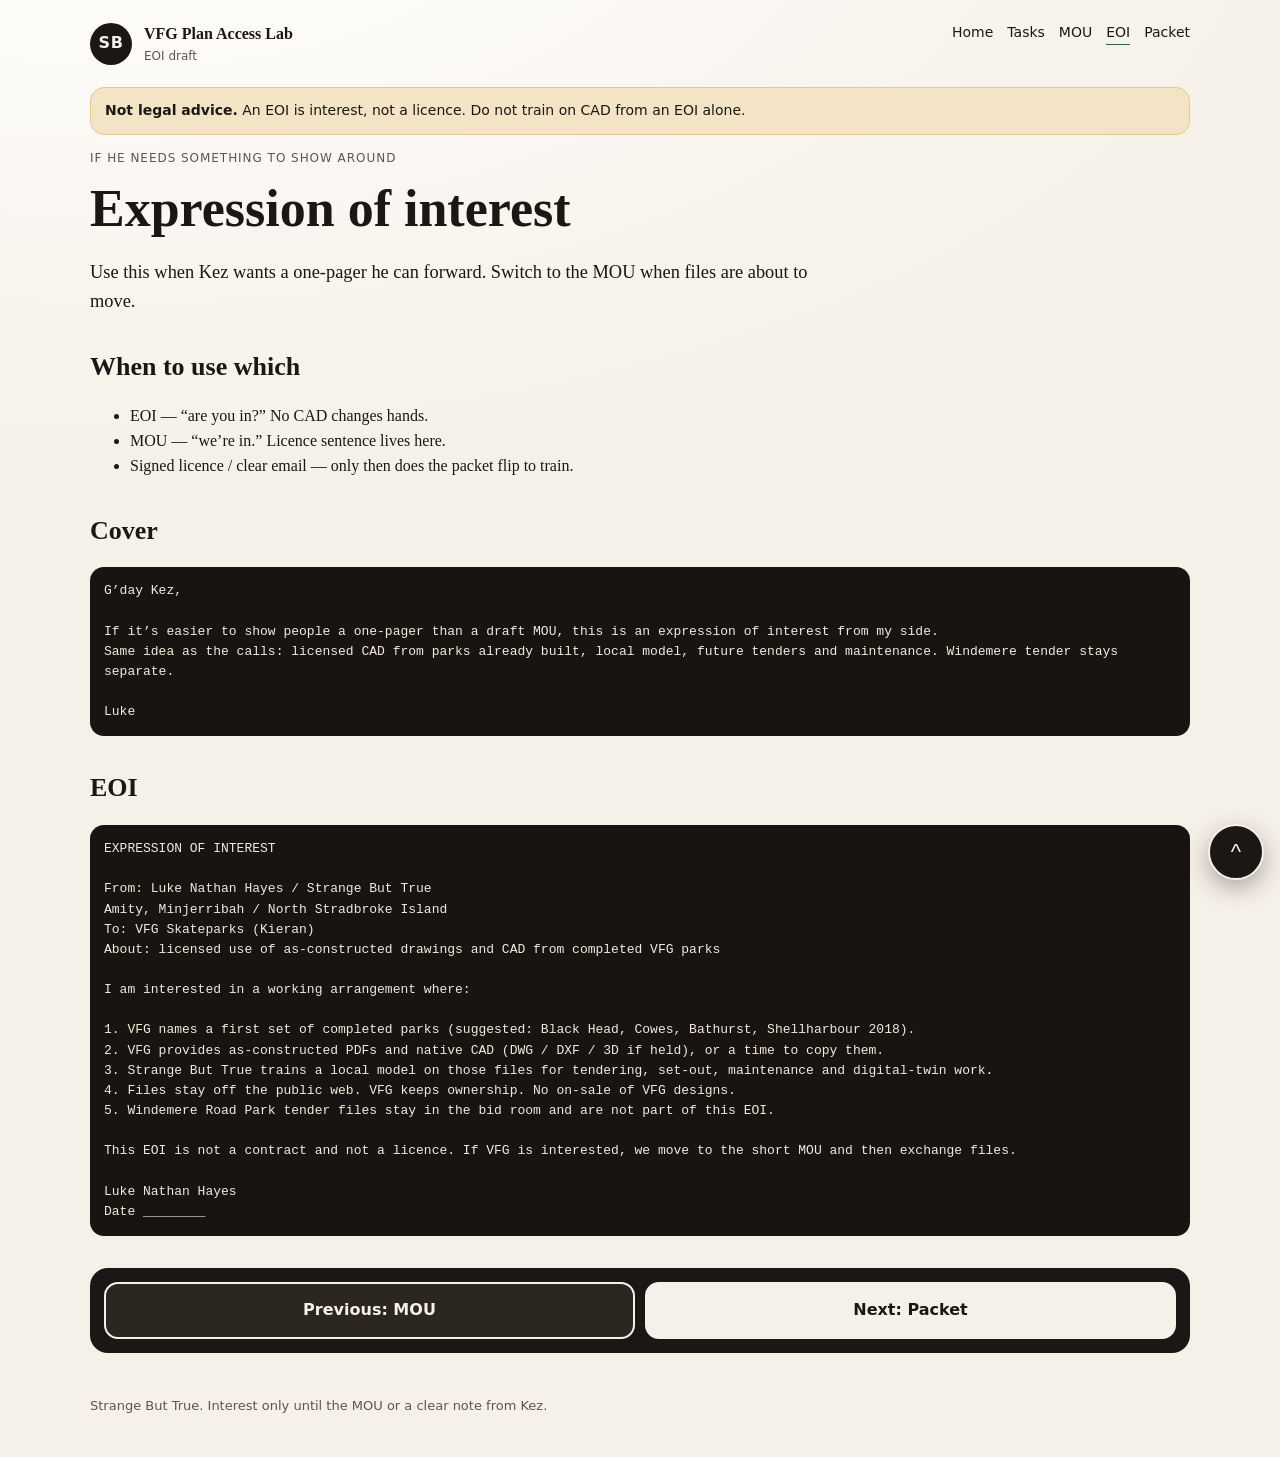
==== eoi.html @ 9de33065 "Add short EOI draft alongside the MOU" ====
<!doctype html>
<html lang="en-AU">
<head>
  <meta charset="utf-8">
  <meta name="viewport" content="width=device-width, initial-scale=1">
  <title>EOI draft | VFG Plan Access Lab</title>
  <link rel="stylesheet" href="assets/css/style.css">
</head>
<body>
  <header class="site-header">
    <a class="brand" href="index.html">
      <span class="brand-mark">SB</span>
      <span><strong>VFG Plan Access Lab</strong><small>EOI draft</small></span>
    </a>
    <nav>
      <a href="index.html">Home</a>
      <a href="tasks.html">Tasks</a>
      <a href="mou.html">MOU</a>
      <a href="eoi.html" aria-current="page">EOI</a>
      <a href="packet.html">Packet</a>
    </nav>
  </header>
  <p class="caution"><strong>Not legal advice.</strong> An EOI is interest, not a licence. Do not train on CAD from an EOI alone.</p>
  <main class="page-shell">
    <p class="kicker">If he needs something to show around</p>
    <h1>Expression of interest</h1>
    <p class="lead">Use this when Kez wants a one-pager he can forward. Switch to the MOU when files are about to move.</p>
    <h2>When to use which</h2>
    <ul>
      <li>EOI — “are you in?” No CAD changes hands.</li>
      <li>MOU — “we’re in.” Licence sentence lives here.</li>
      <li>Signed licence / clear email — only then does the packet flip to train.</li>
    </ul>
    <h2>Cover</h2>
    <pre class="yaml">G’day Kez,

If it’s easier to show people a one-pager than a draft MOU, this is an expression of interest from my side.
Same idea as the calls: licensed CAD from parks already built, local model, future tenders and maintenance. Windemere tender stays separate.

Luke</pre>
    <h2>EOI</h2>
    <pre class="yaml">EXPRESSION OF INTEREST

From: Luke Nathan Hayes / Strange But True
Amity, Minjerribah / North Stradbroke Island
To: VFG Skateparks (Kieran)
About: licensed use of as-constructed drawings and CAD from completed VFG parks

I am interested in a working arrangement where:

1. VFG names a first set of completed parks (suggested: Black Head, Cowes, Bathurst, Shellharbour 2018).
2. VFG provides as-constructed PDFs and native CAD (DWG / DXF / 3D if held), or a time to copy them.
3. Strange But True trains a local model on those files for tendering, set-out, maintenance and digital-twin work.
4. Files stay off the public web. VFG keeps ownership. No on-sale of VFG designs.
5. Windemere Road Park tender files stay in the bid room and are not part of this EOI.

This EOI is not a contract and not a licence. If VFG is interested, we move to the short MOU and then exchange files.

Luke Nathan Hayes
Date ________</pre>
    <nav class="page-pager">
      <a href="mou.html">Previous: MOU</a>
      <a class="pager-next" href="packet.html">Next: Packet</a>
    </nav>
  </main>
  <button class="back-to-top" type="button" aria-label="Back to top">^</button>
  <footer class="site-footer"><p>Strange But True. Interest only until the MOU or a clear note from Kez.</p></footer>
  <script src="assets/js/app.js"></script>
</body>
</html>
---- assets/css/style.css ----
:root {
  --ink: #1b1714;
  --paper: #f6f1e8;
  --panel: #fffdf8;
  --line: #d7cfc3;
  --muted: #5c564e;
  --gum: #2f5d45;
  --gum-soft: #dce8df;
  --amber: #c27812;
  --amber-soft: #f4e4c6;
  --warn: #8a2f24;
  --warn-soft: #f3d7d3;
  --shadow: 0 10px 30px rgba(27, 23, 20, 0.08);
  --radius: 18px;
}
* { box-sizing: border-box; }
html { scroll-behavior: smooth; }
body {
  margin: 0;
  font-family: Georgia, "Times New Roman", serif;
  background: radial-gradient(1200px 600px at 10% -10%, #fff, var(--paper));
  color: var(--ink);
  line-height: 1.55;
}
a { color: var(--gum); }
.skip-link { position: absolute; left: -999px; top: 0; }
.skip-link:focus { left: 12px; background: #fff; padding: 8px; }
.site-header, .site-footer, .caution, .page-shell {
  width: min(1100px, calc(100% - 28px));
  margin-left: auto;
  margin-right: auto;
}
.site-header {
  display: flex;
  justify-content: space-between;
  gap: 16px;
  align-items: flex-start;
  padding: 22px 0 8px;
}
.brand {
  text-decoration: none;
  color: inherit;
  display: flex;
  gap: 12px;
  align-items: center;
}
.brand-mark {
  width: 42px; height: 42px;
  border-radius: 50%;
  background: var(--ink);
  color: var(--paper);
  display: grid; place-items: center;
  font-family: system-ui, sans-serif;
  font-weight: 700;
  letter-spacing: 0.04em;
}
.brand strong, .brand small { display: block; }
.brand small { color: var(--muted); font-family: system-ui, sans-serif; font-size: 12px; }
nav {
  display: flex; flex-wrap: wrap; gap: 10px 14px;
  font-family: system-ui, sans-serif; font-size: 14px;
}
nav a { text-decoration: none; color: var(--ink); border-bottom: 1px solid transparent; }
nav a[aria-current="page"], nav a:hover { border-bottom-color: var(--gum); }
.caution {
  background: var(--amber-soft);
  border: 1px solid #e8c888;
  border-radius: 14px;
  padding: 12px 14px;
  font-family: system-ui, sans-serif;
  font-size: 14px;
}
.kicker {
  font-family: system-ui, sans-serif;
  letter-spacing: 0.08em;
  text-transform: uppercase;
  font-size: 12px;
  color: var(--muted);
  margin-bottom: 6px;
}
h1, h2, h3 { line-height: 1.2; }
h1 { font-size: clamp(32px, 6vw, 52px); margin: 10px 0 12px; }
h2 { font-size: 26px; margin-top: 36px; }
p.lead { font-size: 1.15rem; max-width: 46rem; }
.hero {
  display: grid;
  grid-template-columns: 1.3fr 0.9fr;
  gap: 22px;
  margin: 24px 0 10px;
}
.panel, .card {
  background: var(--panel);
  border: 1px solid var(--line);
  border-radius: var(--radius);
  box-shadow: var(--shadow);
}
.panel { padding: 22px; }
.badges { display: flex; flex-wrap: wrap; gap: 8px; margin-top: 16px; }
.badge {
  font-family: system-ui, sans-serif;
  font-size: 12px;
  padding: 5px 9px;
  border-radius: 999px;
  background: var(--gum-soft);
}
.badge.warn { background: var(--warn-soft); color: var(--warn); }
.grid {
  display: grid;
  grid-template-columns: repeat(auto-fit, minmax(240px, 1fr));
  gap: 14px;
}
.card { padding: 16px 16px 14px; }
.card h3 { margin: 8px 0; }
.card p { margin: 0 0 12px; color: var(--muted); }
.card a { font-family: system-ui, sans-serif; font-size: 14px; }
.steps { counter-reset: step; display: grid; gap: 12px; }
.step {
  display: grid;
  grid-template-columns: 48px 1fr;
  gap: 12px;
  align-items: start;
  background: var(--panel);
  border: 1px solid var(--line);
  border-radius: 16px;
  padding: 14px;
}
.step::before {
  counter-increment: step;
  content: counter(step);
  width: 42px; height: 42px;
  border-radius: 50%;
  background: var(--ink);
  color: var(--paper);
  display: grid; place-items: center;
  font-family: system-ui, sans-serif;
  font-weight: 700;
}
table {
  width: 100%;
  border-collapse: collapse;
  font-family: system-ui, sans-serif;
  font-size: 14px;
  background: var(--panel);
  border-radius: 16px;
  overflow: hidden;
}
th, td { text-align: left; padding: 10px 12px; border-bottom: 1px solid var(--line); vertical-align: top; }
th { background: #efe8dc; font-weight: 600; }
.filters {
  display: flex; flex-wrap: wrap; gap: 8px;
  font-family: system-ui, sans-serif;
  margin: 12px 0 16px;
}
.filters button {
  border: 1px solid var(--line);
  background: var(--panel);
  border-radius: 999px;
  padding: 7px 12px;
  cursor: pointer;
}
.filters button[aria-pressed="true"] {
  background: var(--ink);
  color: var(--paper);
  border-color: var(--ink);
}
.packet {
  display: grid;
  grid-template-columns: 280px 1fr;
  gap: 16px;
  margin: 18px 0 40px;
}
.park-list { display: grid; gap: 8px; }
.park-list button {
  text-align: left;
  border: 1px solid var(--line);
  background: var(--panel);
  border-radius: 12px;
  padding: 10px 12px;
  cursor: pointer;
  font-family: system-ui, sans-serif;
}
.park-list button.active { border-color: var(--gum); background: var(--gum-soft); }
.packet-form label { display: block; font-family: system-ui, sans-serif; font-size: 13px; margin: 10px 0 4px; }
.packet-form input, .packet-form select, .packet-form textarea {
  width: 100%;
  padding: 8px 10px;
  border-radius: 10px;
  border: 1px solid var(--line);
  font: inherit;
  background: #fff;
}
.packet-form textarea { min-height: 90px; }
.actions { display: flex; flex-wrap: wrap; gap: 8px; margin-top: 14px; }
.actions button, .actions a.btn {
  font-family: system-ui, sans-serif;
  border: 0;
  background: var(--ink);
  color: var(--paper);
  border-radius: 999px;
  padding: 9px 14px;
  cursor: pointer;
  text-decoration: none;
}
.actions button.ghost {
  background: transparent;
  color: var(--ink);
  border: 1px solid var(--line);
}
.yaml {
  white-space: pre-wrap;
  font-family: ui-monospace, SFMono-Regular, Menlo, Consolas, monospace;
  font-size: 13px;
  background: #171411;
  color: #f3eadc;
  padding: 14px;
  border-radius: 14px;
  overflow: auto;
}
.gate-yes { color: #cde8d4; }
.gate-no { color: #ffd0c8; }
.site-footer {
  padding: 12px 72px 28px 0;
  color: var(--muted);
  font-family: system-ui, sans-serif;
  font-size: 13px;
}
.page-pager {
  display: grid;
  grid-template-columns: 1fr 1fr;
  gap: 10px;
  margin: 32px 0 18px;
  padding: 14px;
  font-family: system-ui, sans-serif;
  background: #1b1714;
  border-radius: 18px;
}
.page-pager a {
  text-decoration: none;
  color: #f6f1e8;
  background: #2c2621;
  border: 2px solid #f6f1e8;
  border-radius: 14px;
  padding: 14px 16px;
  min-height: 52px;
  display: flex;
  align-items: center;
  justify-content: center;
  text-align: center;
  font-size: 16px;
  font-weight: 600;
  -webkit-tap-highlight-color: transparent;
}
.page-pager a:hover,
.page-pager a:focus-visible {
  background: #2f5d45;
  border-color: #f6f1e8;
}
.page-pager .pager-next {
  background: #f6f1e8;
  color: #1b1714;
  border-color: #f6f1e8;
}
.page-pager .pager-spacer { display: none; }
.page-pager a:only-child,
.page-pager .pager-next:only-of-type { grid-column: 1 / -1; }
.back-to-top {
  position: fixed;
  right: max(16px, env(safe-area-inset-right));
  bottom: max(20px, env(safe-area-inset-bottom));
  z-index: 80;
  width: 56px;
  height: 56px;
  min-width: 56px;
  min-height: 56px;
  padding: 0;
  border: 2px solid #f6f1e8;
  border-radius: 50%;
  background: #1b1714;
  color: #f6f1e8;
  font-size: 22px;
  line-height: 1;
  cursor: pointer;
  box-shadow: 0 8px 24px rgba(27, 23, 20, 0.35);
  opacity: 1;
  pointer-events: auto;
  -webkit-tap-highlight-color: transparent;
  touch-action: manipulation;
}
.back-to-top:active { transform: scale(0.96); }
@media (max-width: 820px) {
  .hero, .packet { grid-template-columns: 1fr; }
  .site-header { flex-direction: column; }
  .page-pager { grid-template-columns: 1fr; }
}
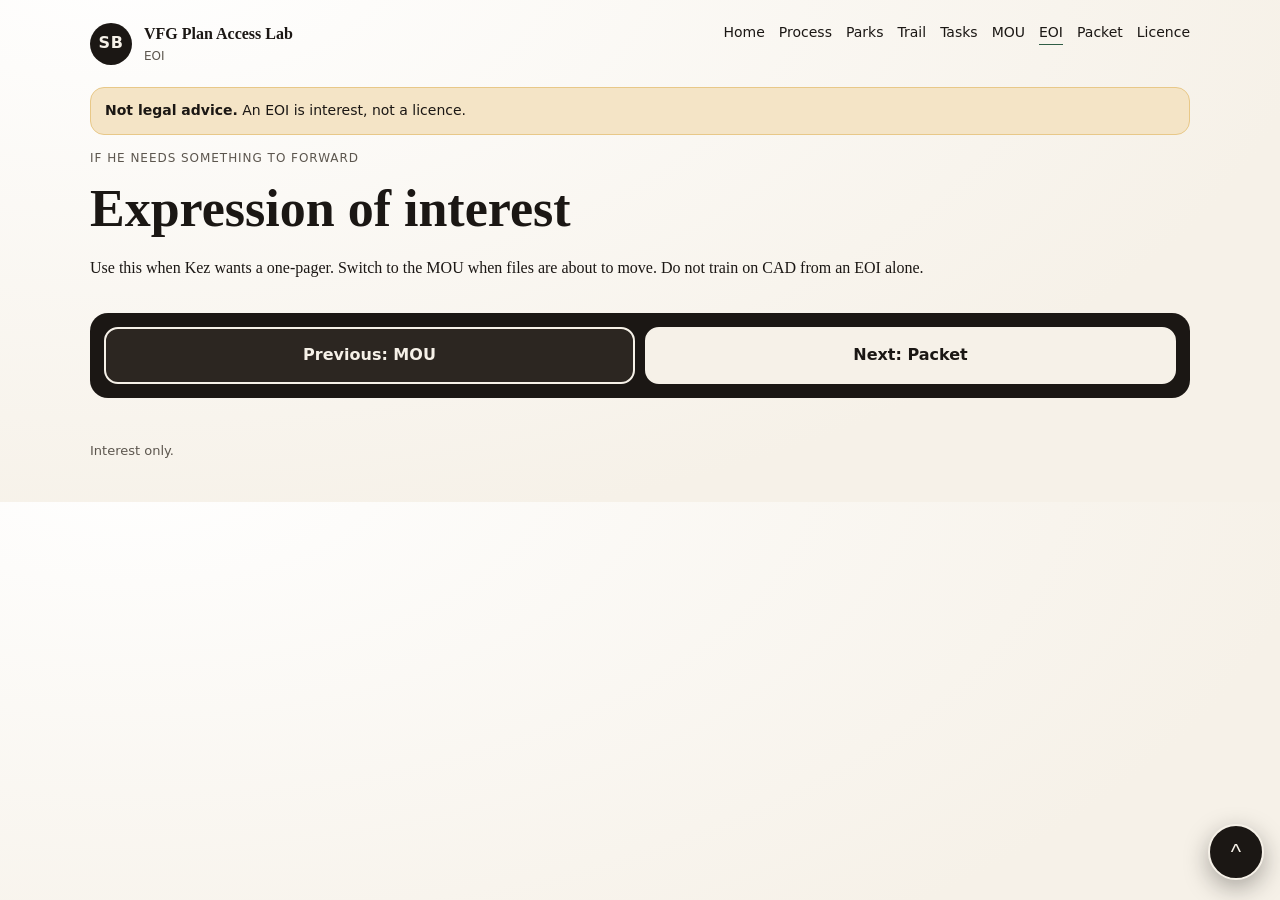
==== commit 530facd2: "Bake MOU and EOI into the HTML nav on every key page" ====
--- a/eoi.html
+++ b/eoi.html
@@ -3,68 +3,36 @@
 <head>
   <meta charset="utf-8">
   <meta name="viewport" content="width=device-width, initial-scale=1">
-  <title>EOI draft | VFG Plan Access Lab</title>
-  <link rel="stylesheet" href="assets/css/style.css">
+  <title>EOI | VFG Plan Access Lab</title>
+  <link rel="stylesheet" href="assets/css/style.css?v=nav2">
 </head>
 <body>
   <header class="site-header">
-    <a class="brand" href="index.html">
-      <span class="brand-mark">SB</span>
-      <span><strong>VFG Plan Access Lab</strong><small>EOI draft</small></span>
-    </a>
-    <nav>
+    <a class="brand" href="index.html"><span class="brand-mark">SB</span><span><strong>VFG Plan Access Lab</strong><small>EOI</small></span></a>
+    <nav aria-label="Primary">
       <a href="index.html">Home</a>
+      <a href="process.html">Process</a>
+      <a href="parks.html">Parks</a>
+      <a href="trail.html">Trail</a>
       <a href="tasks.html">Tasks</a>
       <a href="mou.html">MOU</a>
       <a href="eoi.html" aria-current="page">EOI</a>
       <a href="packet.html">Packet</a>
+      <a href="licence.html">Licence</a>
     </nav>
   </header>
-  <p class="caution"><strong>Not legal advice.</strong> An EOI is interest, not a licence. Do not train on CAD from an EOI alone.</p>
+  <p class="caution"><strong>Not legal advice.</strong> An EOI is interest, not a licence.</p>
   <main class="page-shell">
-    <p class="kicker">If he needs something to show around</p>
+    <p class="kicker">If he needs something to forward</p>
     <h1>Expression of interest</h1>
-    <p class="lead">Use this when Kez wants a one-pager he can forward. Switch to the MOU when files are about to move.</p>
-    <h2>When to use which</h2>
-    <ul>
-      <li>EOI — “are you in?” No CAD changes hands.</li>
-      <li>MOU — “we’re in.” Licence sentence lives here.</li>
-      <li>Signed licence / clear email — only then does the packet flip to train.</li>
-    </ul>
-    <h2>Cover</h2>
-    <pre class="yaml">G’day Kez,
-
-If it’s easier to show people a one-pager than a draft MOU, this is an expression of interest from my side.
-Same idea as the calls: licensed CAD from parks already built, local model, future tenders and maintenance. Windemere tender stays separate.
-
-Luke</pre>
-    <h2>EOI</h2>
-    <pre class="yaml">EXPRESSION OF INTEREST
-
-From: Luke Nathan Hayes / Strange But True
-Amity, Minjerribah / North Stradbroke Island
-To: VFG Skateparks (Kieran)
-About: licensed use of as-constructed drawings and CAD from completed VFG parks
-
-I am interested in a working arrangement where:
-
-1. VFG names a first set of completed parks (suggested: Black Head, Cowes, Bathurst, Shellharbour 2018).
-2. VFG provides as-constructed PDFs and native CAD (DWG / DXF / 3D if held), or a time to copy them.
-3. Strange But True trains a local model on those files for tendering, set-out, maintenance and digital-twin work.
-4. Files stay off the public web. VFG keeps ownership. No on-sale of VFG designs.
-5. Windemere Road Park tender files stay in the bid room and are not part of this EOI.
-
-This EOI is not a contract and not a licence. If VFG is interested, we move to the short MOU and then exchange files.
-
-Luke Nathan Hayes
-Date ________</pre>
+    <p>Use this when Kez wants a one-pager. Switch to the MOU when files are about to move. Do not train on CAD from an EOI alone.</p>
     <nav class="page-pager">
       <a href="mou.html">Previous: MOU</a>
       <a class="pager-next" href="packet.html">Next: Packet</a>
     </nav>
   </main>
   <button class="back-to-top" type="button" aria-label="Back to top">^</button>
-  <footer class="site-footer"><p>Strange But True. Interest only until the MOU or a clear note from Kez.</p></footer>
-  <script src="assets/js/app.js"></script>
+  <footer class="site-footer"><p>Interest only.</p></footer>
+  <script src="assets/js/app.js?v=nav2"></script>
 </body>
 </html>
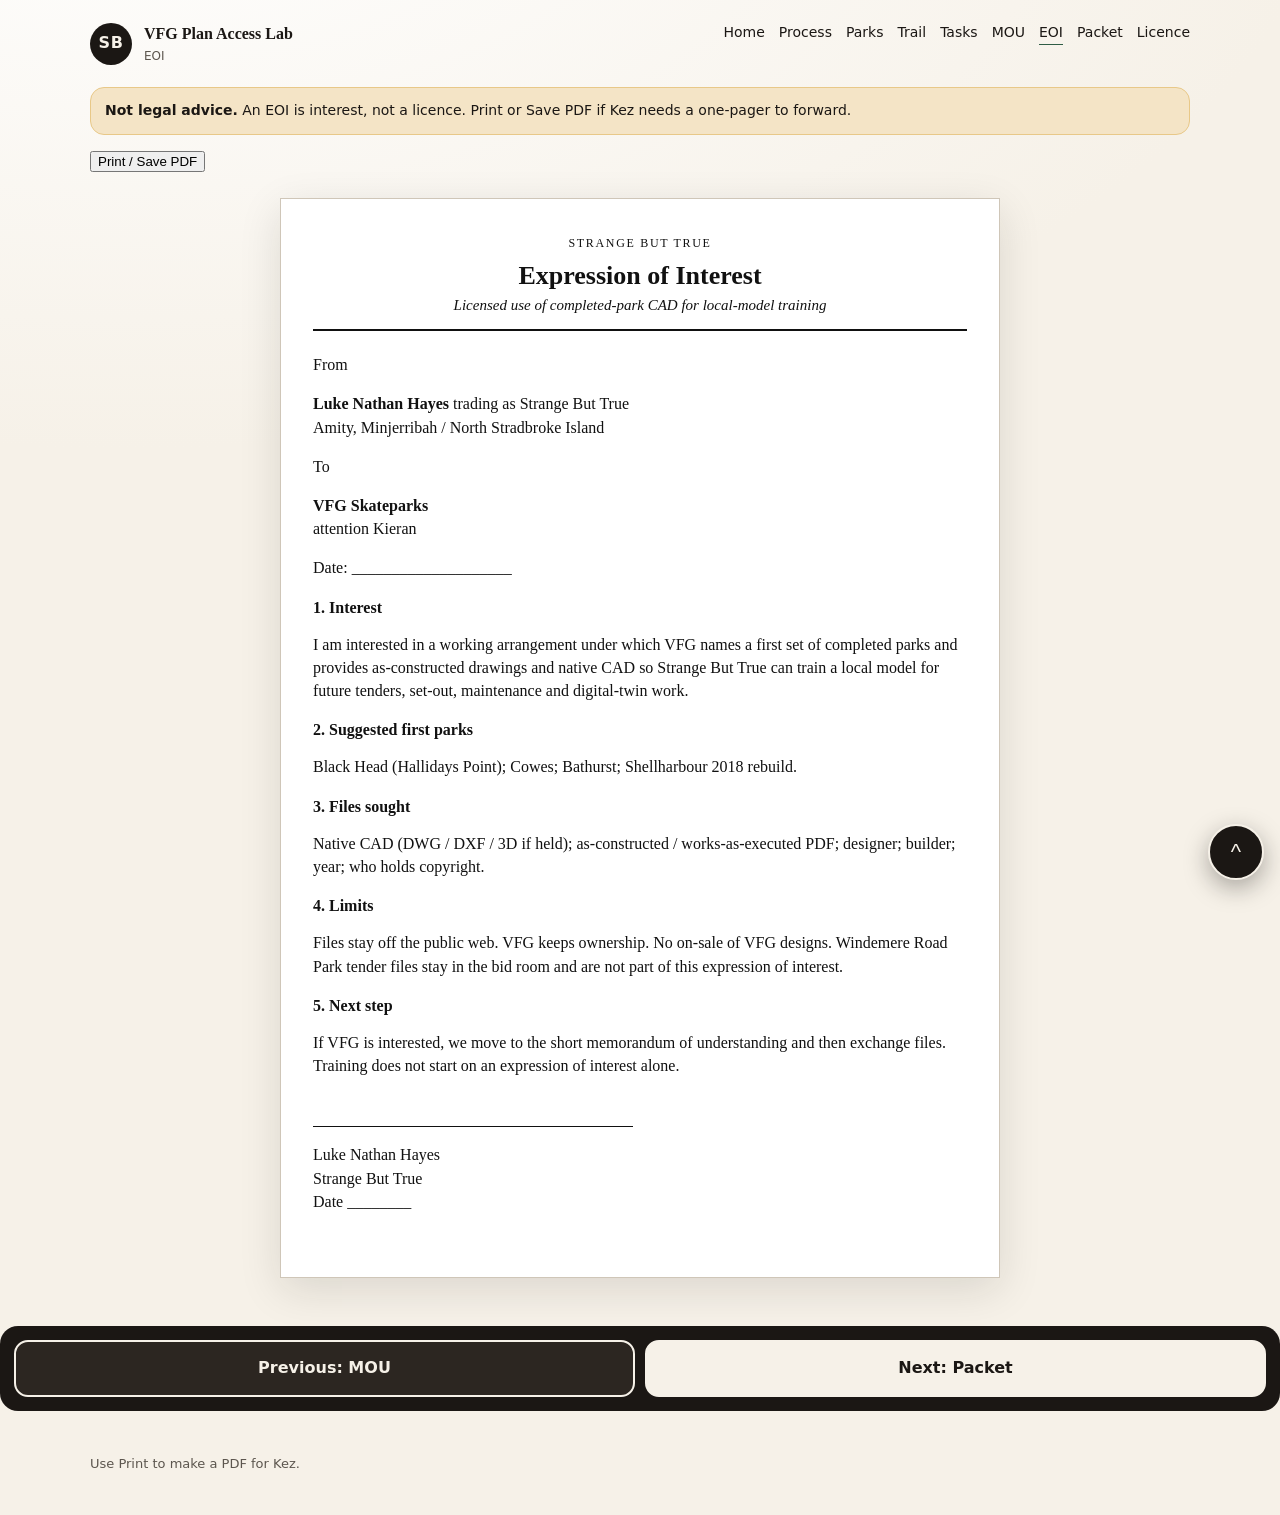
==== commit 1768a158: "MOU and EOI as printable documents with letterhead and signature lines" ====
--- a/eoi.html
+++ b/eoi.html
@@ -3,8 +3,18 @@
 <head>
   <meta charset="utf-8">
   <meta name="viewport" content="width=device-width, initial-scale=1">
-  <title>EOI | VFG Plan Access Lab</title>
-  <link rel="stylesheet" href="assets/css/style.css?v=nav2">
+  <title>Expression of Interest | Strange But True x VFG</title>
+  <link rel="stylesheet" href="assets/css/style.css?v=nav3">
+  <style>
+    .doc-sheet{max-width:720px;margin:24px auto 48px;background:#fff;color:#111;border:1px solid #cfc6b8;box-shadow:0 12px 40px rgba(27,23,20,.12);padding:36px 32px 48px;font-family:"Times New Roman",Times,serif;font-size:16px;line-height:1.45}
+    .letterhead{text-align:center;border-bottom:2px solid #111;padding-bottom:12px;margin-bottom:22px}
+    .letterhead .org{letter-spacing:.14em;font-size:12px;text-transform:uppercase}
+    .letterhead h1{font-size:26px;margin:8px 0 4px}
+    .letterhead .sub{font-style:italic;font-size:15px}
+    .doc-sheet h2{font-size:16px;margin:18px 0 6px}
+    .sign-line{margin:22px 0 4px;border-bottom:1px solid #111;height:28px;max-width:320px}
+    @media print{header,.caution,.page-pager,.back-to-top,footer,.no-print{display:none!important}.doc-sheet{box-shadow:none;border:0;margin:0;max-width:none}}
+  </style>
 </head>
 <body>
   <header class="site-header">
@@ -21,18 +31,35 @@
       <a href="licence.html">Licence</a>
     </nav>
   </header>
-  <p class="caution"><strong>Not legal advice.</strong> An EOI is interest, not a licence.</p>
-  <main class="page-shell">
-    <p class="kicker">If he needs something to forward</p>
-    <h1>Expression of interest</h1>
-    <p>Use this when Kez wants a one-pager. Switch to the MOU when files are about to move. Do not train on CAD from an EOI alone.</p>
-    <nav class="page-pager">
-      <a href="mou.html">Previous: MOU</a>
-      <a class="pager-next" href="packet.html">Next: Packet</a>
-    </nav>
-  </main>
+  <p class="caution no-print"><strong>Not legal advice.</strong> An EOI is interest, not a licence. Print or Save PDF if Kez needs a one-pager to forward.</p>
+  <p class="no-print" style="width:min(1100px,calc(100% - 28px));margin:12px auto;font-family:system-ui,sans-serif"><button type="button" onclick="window.print()">Print / Save PDF</button></p>
+  <article class="doc-sheet">
+    <div class="letterhead">
+      <div class="org">Strange But True</div>
+      <h1>Expression of Interest</h1>
+      <div class="sub">Licensed use of completed-park CAD for local-model training</div>
+    </div>
+    <p>From</p>
+    <p><strong>Luke Nathan Hayes</strong> trading as Strange But True<br>Amity, Minjerribah / North Stradbroke Island</p>
+    <p>To</p>
+    <p><strong>VFG Skateparks</strong><br>attention Kieran</p>
+    <p>Date: ____________________</p>
+    <h2>1. Interest</h2>
+    <p>I am interested in a working arrangement under which VFG names a first set of completed parks and provides as-constructed drawings and native CAD so Strange But True can train a local model for future tenders, set-out, maintenance and digital-twin work.</p>
+    <h2>2. Suggested first parks</h2>
+    <p>Black Head (Hallidays Point); Cowes; Bathurst; Shellharbour 2018 rebuild.</p>
+    <h2>3. Files sought</h2>
+    <p>Native CAD (DWG / DXF / 3D if held); as-constructed / works-as-executed PDF; designer; builder; year; who holds copyright.</p>
+    <h2>4. Limits</h2>
+    <p>Files stay off the public web. VFG keeps ownership. No on-sale of VFG designs. Windemere Road Park tender files stay in the bid room and are not part of this expression of interest.</p>
+    <h2>5. Next step</h2>
+    <p>If VFG is interested, we move to the short memorandum of understanding and then exchange files. Training does not start on an expression of interest alone.</p>
+    <div class="sign-line"></div>
+    <p>Luke Nathan Hayes<br>Strange But True<br>Date ________</p>
+  </article>
+  <nav class="page-pager no-print"><a href="mou.html">Previous: MOU</a><a class="pager-next" href="packet.html">Next: Packet</a></nav>
   <button class="back-to-top" type="button" aria-label="Back to top">^</button>
-  <footer class="site-footer"><p>Interest only.</p></footer>
-  <script src="assets/js/app.js?v=nav2"></script>
+  <footer class="site-footer no-print"><p>Use Print to make a PDF for Kez.</p></footer>
+  <script src="assets/js/app.js?v=nav3"></script>
 </body>
 </html>
